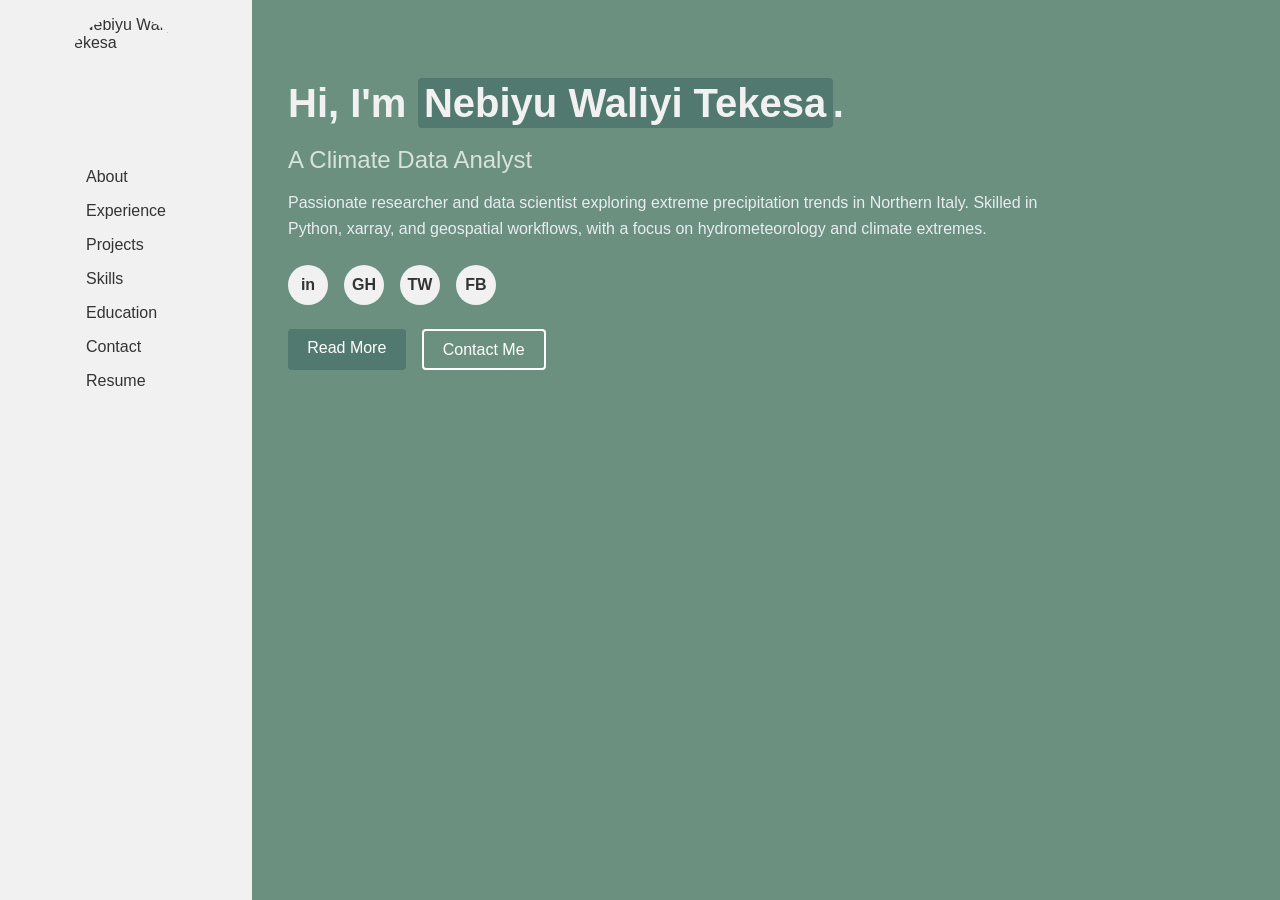
==== index.html @ a201ca63 "Add files via upload" ====
<!DOCTYPE html>
<html lang="en">
<head>
  <meta charset="UTF-8">
  <title>Nebiyu Waliyi Tekesa | Portfolio</title>
  <meta name="viewport" content="width=device-width, initial-scale=1">
  <link rel="stylesheet" href="style.css">
</head>
<body>
  <aside class="sidebar">
    <img src="assets/profile.jpg" alt="Nebiyu Waliyi Tekesa" class="profile-pic">
    <nav>
      <a href="#about">About</a>
      <a href="#experience">Experience</a>
      <a href="#projects">Projects</a>
      <a href="#skills">Skills</a>
      <a href="#education">Education</a>
      <a href="#contact">Contact</a>
      <a href="#resume">Resume</a>
    </nav>
  </aside>

  <main class="content">
    <section class="intro">
      <h1>Hi, I'm <span>Nebiyu Waliyi Tekesa</span>.</h1>
      <h2>A Climate Data Analyst</h2>
      <p>
        Passionate researcher and data scientist exploring extreme precipitation trends in Northern Italy.
        Skilled in Python, xarray, and geospatial workflows, with a focus on hydrometeorology and climate extremes.
      </p>

      <div class="social-icons">
        <a href="https://linkedin.com/in/yourprofile" class="icon linkedin">in</a>
        <a href="https://github.com/yourusername" class="icon github">GH</a>
        <a href="https://twitter.com/yourhandle" class="icon twitter">TW</a>
        <a href="https://facebook.com/yourprofile" class="icon facebook">FB</a>
      </div>

      <div class="buttons">
        <a href="#about" class="btn">Read More</a>
        <a href="#contact" class="btn-outline">Contact Me</a>
      </div>
    </section>
  </main>
</body>
</html>
---- style.css ----
body {
  margin: 0;
  font-family: "Segoe UI", sans-serif;
  display: flex;
  background-color: #6b9080;
  color: #f1f1f1;
}

.sidebar {
  width: 220px;
  background-color: #f1f1f1;
  color: #333;
  display: flex;
  flex-direction: column;
  align-items: center;
  padding: 1rem;
  height: 100vh;
  position: fixed;
}

.profile-pic {
  width: 120px;
  height: 120px;
  border-radius: 50%;
  margin-bottom: 1rem;
}

.sidebar nav {
  display: flex;
  flex-direction: column;
  gap: 1rem;
  margin-top: 1rem;
}

.sidebar a {
  text-decoration: none;
  color: #333;
  font-weight: 500;
}

.sidebar a:hover {
  color: #6b9080;
}

.content {
  margin-left: 240px;
  padding: 3rem;
  max-width: 800px;
}

.intro h1 {
  font-size: 2.5rem;
  margin-bottom: 0.5rem;
}

.intro h1 span {
  background-color: #52796f;
  padding: 0.2rem 0.4rem;
  border-radius: 4px;
}

.intro h2 {
  font-weight: 400;
  color: #d8e2dc;
  margin-bottom: 1rem;
}

.intro p {
  line-height: 1.6;
  color: #e9ecef;
  margin-bottom: 1.5rem;
}

.social-icons {
  display: flex;
  gap: 1rem;
  margin-bottom: 1.5rem;
}

.icon {
  display: inline-block;
  width: 40px;
  height: 40px;
  border-radius: 50%;
  background-color: #f1f1f1;
  color: #333;
  text-align: center;
  line-height: 40px;
  font-weight: bold;
  text-decoration: none;
}

.icon:hover {
  background-color: #52796f;
  color: #fff;
}

.buttons {
  display: flex;
  gap: 1rem;
}

.btn, .btn-outline {
  padding: 0.6rem 1.2rem;
  border-radius: 4px;
  text-decoration: none;
  font-weight: 500;
}

.btn {
  background-color: #52796f;
  color: #fff;
}

.btn-outline {
  border: 2px solid #fff;
  color: #fff;
}

.btn-outline:hover {
  background-color: #fff;
  color: #52796f;
}
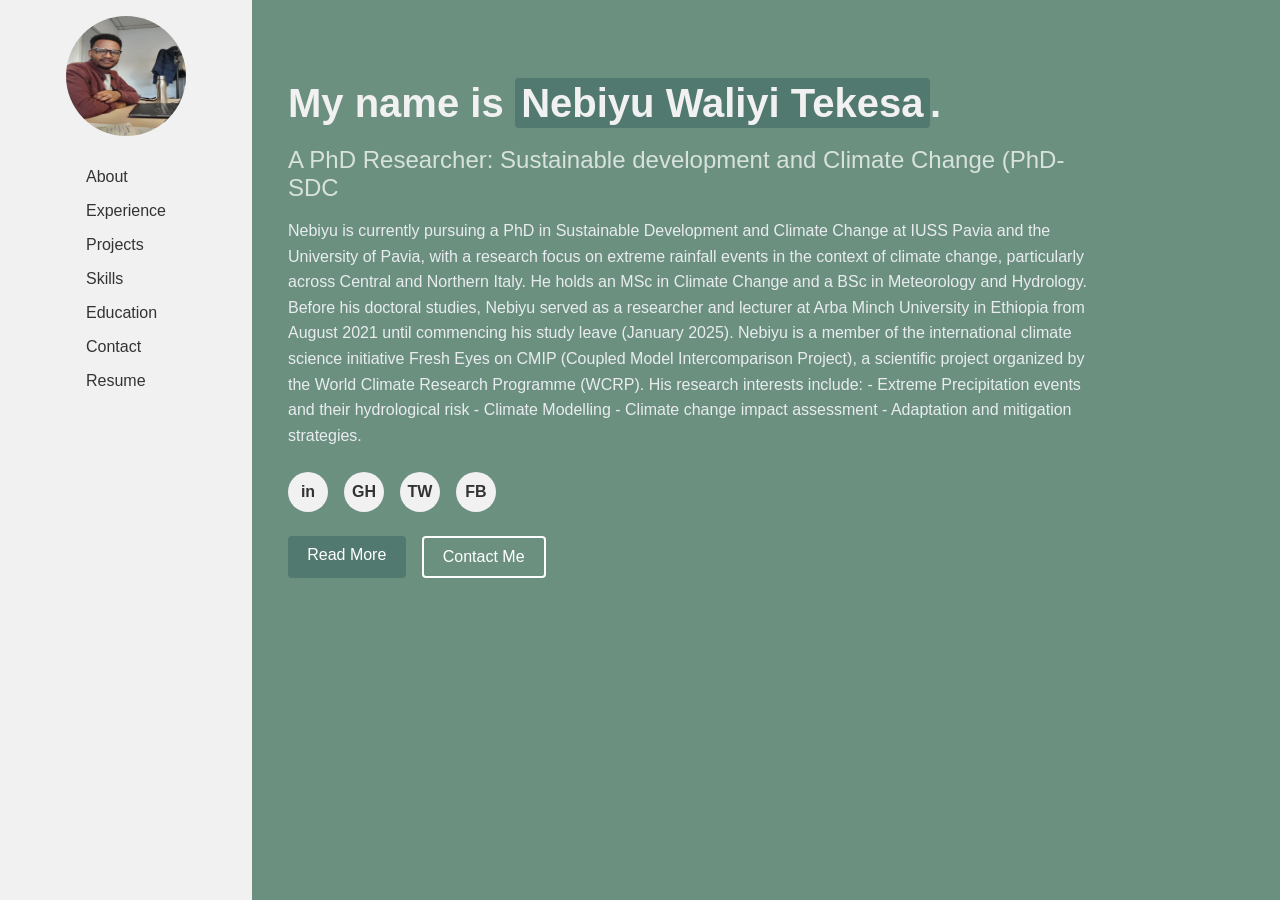
==== commit b2f4d293: "Revise portfolio content and personal details Updated personal information and research focus in the" ====
--- a/index.html
+++ b/index.html
@@ -8,7 +8,7 @@
 </head>
 <body>
   <aside class="sidebar">
-    <img src="assets/profile.jpg" alt="Nebiyu Waliyi Tekesa" class="profile-pic">
+    <img src="profile.jpg" alt="Nebiyu Waliyi Tekesa" class="profile-pic">
     <nav>
       <a href="#about">About</a>
       <a href="#experience">Experience</a>
@@ -22,11 +22,22 @@
 
   <main class="content">
     <section class="intro">
-      <h1>Hi, I'm <span>Nebiyu Waliyi Tekesa</span>.</h1>
-      <h2>A Climate Data Analyst</h2>
+      <h1>My name is <span>Nebiyu Waliyi Tekesa</span>.</h1>
+      <h2>A PhD Researcher: Sustainable development and Climate Change (PhD-SDC</h2>
       <p>
-        Passionate researcher and data scientist exploring extreme precipitation trends in Northern Italy.
-        Skilled in Python, xarray, and geospatial workflows, with a focus on hydrometeorology and climate extremes.
+        Nebiyu is currently pursuing a PhD in Sustainable Development and Climate Change at IUSS Pavia and the University
+        of Pavia, with a research focus on extreme rainfall events in the context of climate change, particularly across Central
+        and Northern Italy.
+        He holds an MSc in Climate Change and a BSc in Meteorology and Hydrology. Before his doctoral studies, Nebiyu
+        served as a researcher and lecturer at Arba Minch University in Ethiopia from August 2021 until commencing his
+        study leave (January 2025). Nebiyu is a member of the international climate science initiative Fresh Eyes on CMIP
+        (Coupled Model Intercomparison Project), a scientific project organized by the World Climate Research Programme
+        (WCRP).
+        His research interests include:
+           - Extreme Precipitation events and their hydrological risk
+           - Climate Modelling
+           - Climate change impact assessment
+           - Adaptation and mitigation strategies.
       </p>
 
       <div class="social-icons">
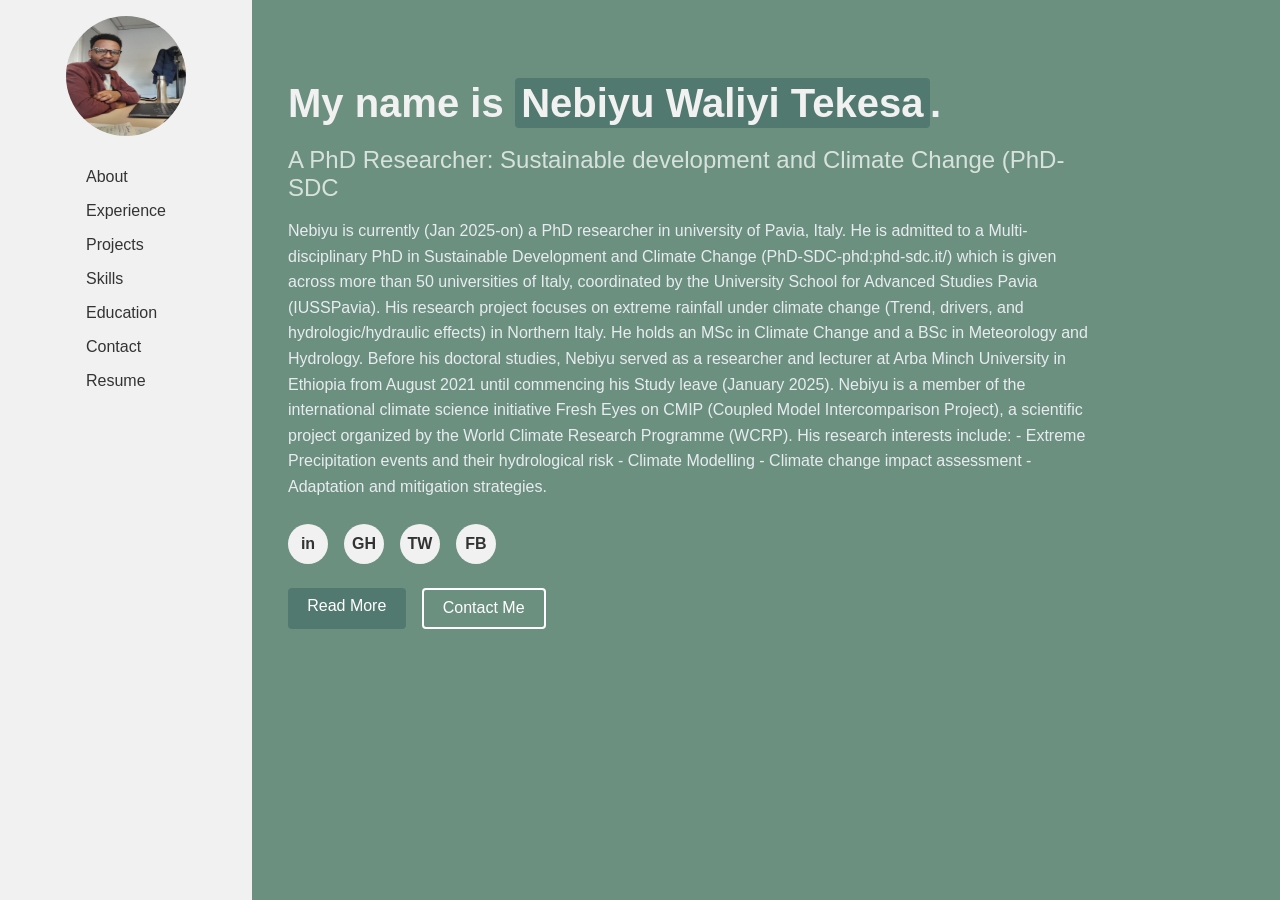
==== commit c0598e90: "Revise portfolio content and research focus Updated the introduction section and research details." ====
--- a/index.html
+++ b/index.html
@@ -25,12 +25,14 @@
       <h1>My name is <span>Nebiyu Waliyi Tekesa</span>.</h1>
       <h2>A PhD Researcher: Sustainable development and Climate Change (PhD-SDC</h2>
       <p>
-        Nebiyu is currently pursuing a PhD in Sustainable Development and Climate Change at IUSS Pavia and the University
-        of Pavia, with a research focus on extreme rainfall events in the context of climate change, particularly across Central
-        and Northern Italy.
+        Nebiyu is currently (Jan 2025-on) a PhD researcher in university of Pavia, Italy. He is admitted to a Multi-disciplinary PhD in Sustainable Development and Climate Change
+        (PhD-SDC-phd:phd-sdc.it/) which is given across more than 50 universities of Italy, coordinated by the University School for Advanced Studies Pavia (IUSSPavia).
+
+        His research project focuses on extreme rainfall under climate change (Trend, drivers, and hydrologic/hydraulic effects) in Northern Italy.
+        
         He holds an MSc in Climate Change and a BSc in Meteorology and Hydrology. Before his doctoral studies, Nebiyu
         served as a researcher and lecturer at Arba Minch University in Ethiopia from August 2021 until commencing his
-        study leave (January 2025). Nebiyu is a member of the international climate science initiative Fresh Eyes on CMIP
+        Study leave (January 2025). Nebiyu is a member of the international climate science initiative Fresh Eyes on CMIP
         (Coupled Model Intercomparison Project), a scientific project organized by the World Climate Research Programme
         (WCRP).
         His research interests include:
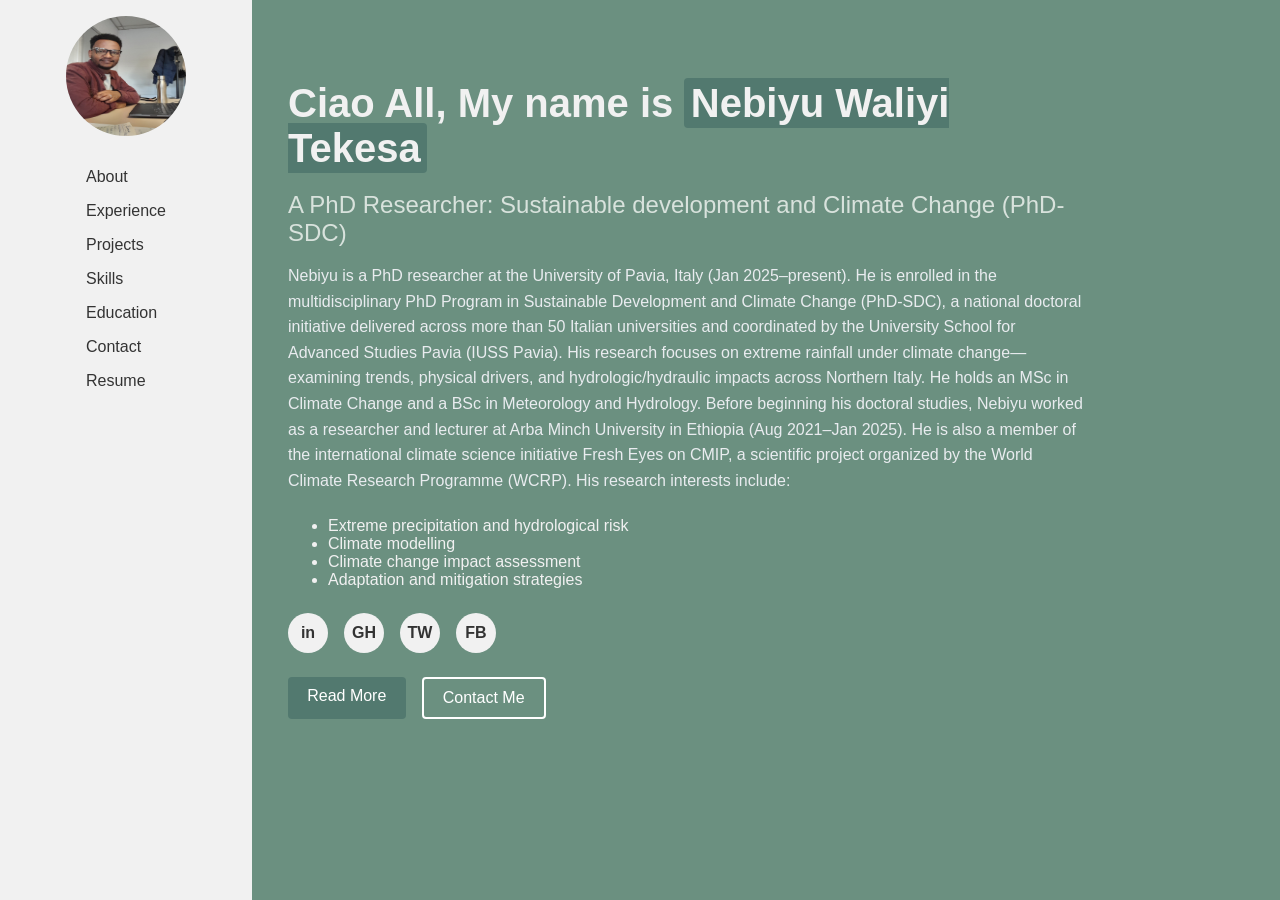
==== commit d26aa260: "Revise introduction and update personal details Updated the introduction section with new text and f" ====
--- a/index.html
+++ b/index.html
@@ -22,25 +22,23 @@
 
   <main class="content">
     <section class="intro">
-      <h1>My name is <span>Nebiyu Waliyi Tekesa</span>.</h1>
-      <h2>A PhD Researcher: Sustainable development and Climate Change (PhD-SDC</h2>
+      <h1> Ciao All, My name is <span>Nebiyu Waliyi Tekesa</span></h1>
+      <h2>A PhD Researcher: Sustainable development and Climate Change (PhD-SDC)</h2>
       <p>
-        Nebiyu is currently (Jan 2025-on) a PhD researcher in university of Pavia, Italy. He is admitted to a Multi-disciplinary PhD in Sustainable Development and Climate Change
-        (PhD-SDC-phd:phd-sdc.it/) which is given across more than 50 universities of Italy, coordinated by the University School for Advanced Studies Pavia (IUSSPavia).
+Nebiyu is a PhD researcher at the University of Pavia, Italy (Jan 2025–present). He is enrolled in the multidisciplinary PhD Program in Sustainable Development and Climate Change (PhD‑SDC), a national doctoral initiative delivered across more than 50 Italian universities and coordinated by the University School for Advanced Studies Pavia (IUSS Pavia).
 
-        His research project focuses on extreme rainfall under climate change (Trend, drivers, and hydrologic/hydraulic effects) in Northern Italy.
-        
-        He holds an MSc in Climate Change and a BSc in Meteorology and Hydrology. Before his doctoral studies, Nebiyu
-        served as a researcher and lecturer at Arba Minch University in Ethiopia from August 2021 until commencing his
-        Study leave (January 2025). Nebiyu is a member of the international climate science initiative Fresh Eyes on CMIP
-        (Coupled Model Intercomparison Project), a scientific project organized by the World Climate Research Programme
-        (WCRP).
-        His research interests include:
-           - Extreme Precipitation events and their hydrological risk
-           - Climate Modelling
-           - Climate change impact assessment
-           - Adaptation and mitigation strategies.
-      </p>
+His research focuses on extreme rainfall under climate change—examining trends, physical drivers, and hydrologic/hydraulic impacts across Northern Italy.
+
+He holds an MSc in Climate Change and a BSc in Meteorology and Hydrology. Before beginning his doctoral studies, Nebiyu worked as a researcher and lecturer at Arba Minch University in Ethiopia (Aug 2021–Jan 2025). He is also a member of the international climate science initiative Fresh Eyes on CMIP, a scientific project organized by the World Climate Research Programme (WCRP).
+
+His research interests include:
+<ul>
+<li>Extreme precipitation and hydrological risk</li>
+<li>Climate modelling</li>
+<li>Climate change impact assessment</li>
+<li>Adaptation and mitigation strategies</li>
+</ul>
+</p>
 
       <div class="social-icons">
         <a href="https://linkedin.com/in/yourprofile" class="icon linkedin">in</a>
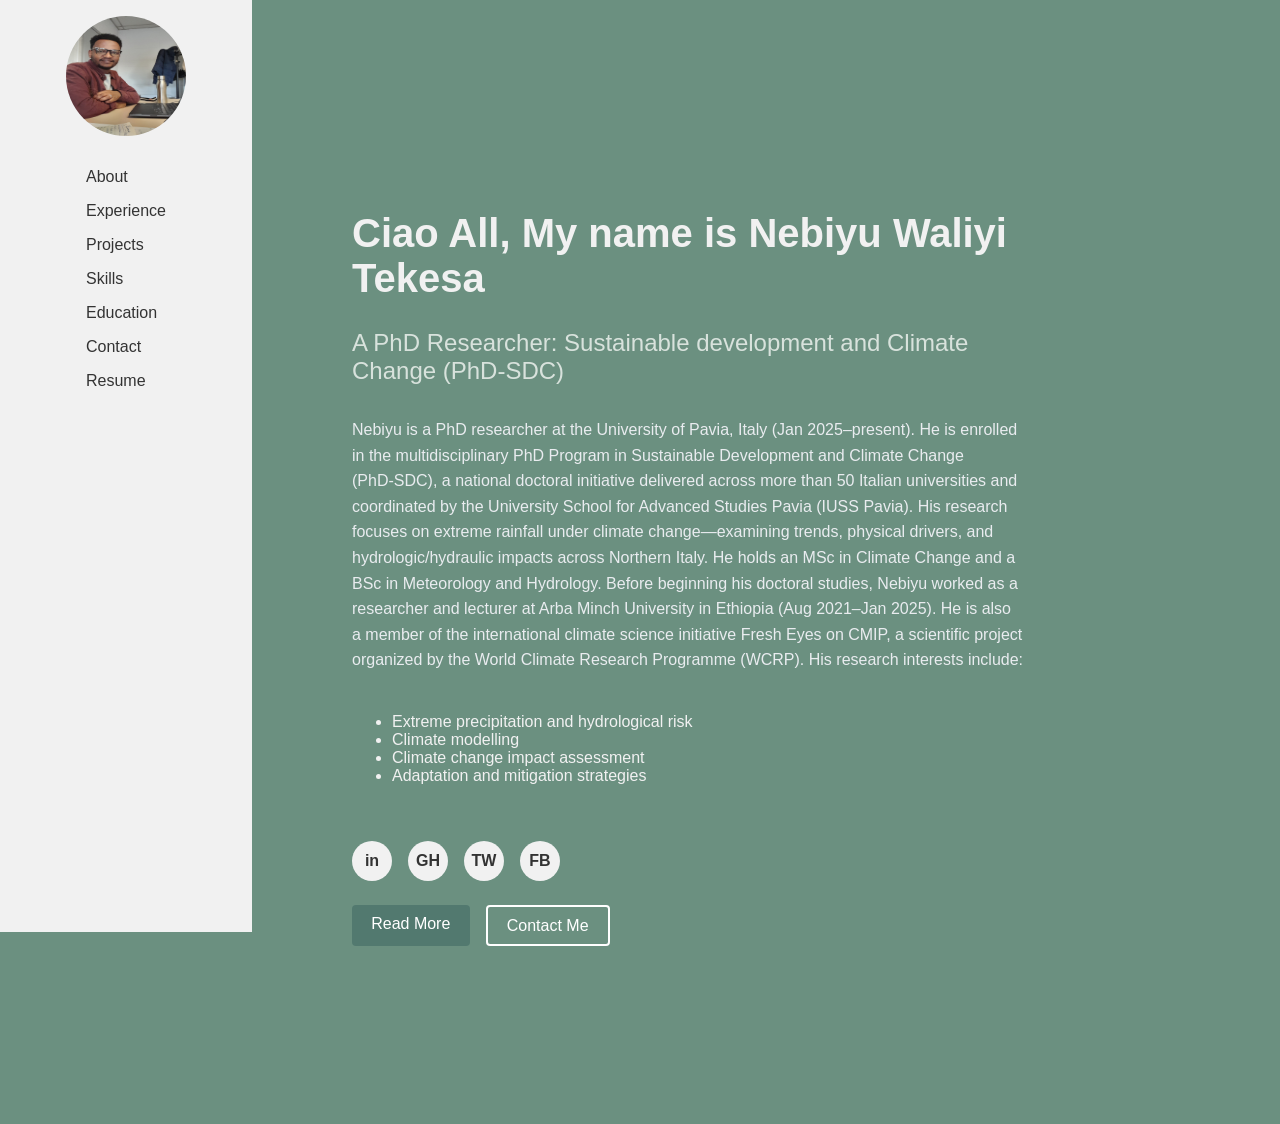
==== commit 92d9217f: "Fix HTML character encoding issues" ====
--- a/index.html
+++ b/index.html
@@ -22,7 +22,7 @@
 
   <main class="content">
     <section class="intro">
-      <h1> Ciao All, My name is <span>Nebiyu Waliyi Tekesa</span></h1>
+      <h1> Ciao All, My name is Nebiyu Waliyi Tekesa</h1>
       <h2>A PhD Researcher: Sustainable development and Climate Change (PhD-SDC)</h2>
       <p>
 Nebiyu is a PhD researcher at the University of Pavia, Italy (Jan 2025–present). He is enrolled in the multidisciplinary PhD Program in Sustainable Development and Climate Change (PhD‑SDC), a national doctoral initiative delivered across more than 50 Italian universities and coordinated by the University School for Advanced Studies Pavia (IUSS Pavia).
--- a/style.css
+++ b/style.css
@@ -53,11 +53,16 @@
   margin-bottom: 0.5rem;
 }
 
-.intro h1 span {
-  background-color: #52796f;
-  padding: 0.2rem 0.4rem;
-  border-radius: 4px;
+.intro {
+  min-height: 100vh; /* makes it fill the entire viewport height */
+  display: flex;
+  flex-direction: column;
+  justify-content: center; /* centers content vertically */
+  align-items: flex-start; /* aligns text to the left */
+  padding: 4rem; /* adds breathing space */
+  background-color: #6b9080; /* your current background color */
 }
+
 
 .intro h2 {
   font-weight: 400;
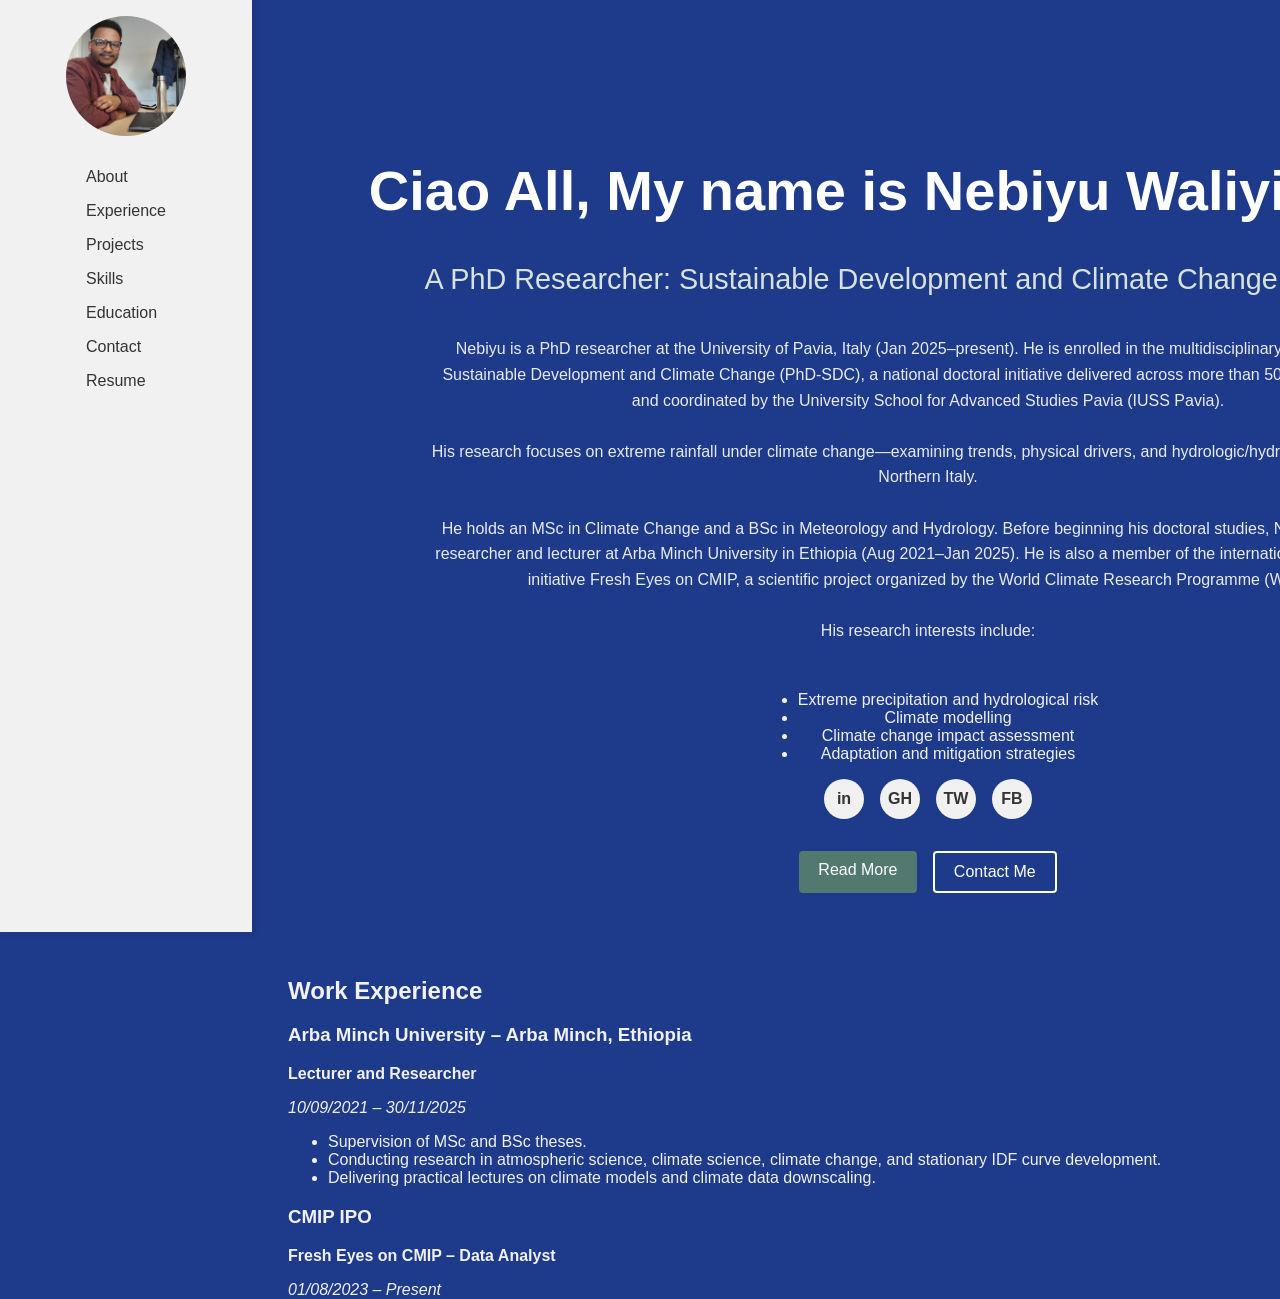
==== commit f4c4fcb8: "Refactor index.html with comments and improved structure Updated the HTML structure, added comments " ====
--- a/index.html
+++ b/index.html
@@ -6,7 +6,9 @@
   <meta name="viewport" content="width=device-width, initial-scale=1">
   <link rel="stylesheet" href="style.css">
 </head>
+
 <body>
+  <!-- ===== Sidebar ===== -->
   <aside class="sidebar">
     <img src="profile.jpg" alt="Nebiyu Waliyi Tekesa" class="profile-pic">
     <nav>
@@ -20,25 +22,30 @@
     </nav>
   </aside>
 
+  <!-- ===== Main Content ===== -->
   <main class="content">
-    <section class="intro">
-      <h1> Ciao All, My name is Nebiyu Waliyi Tekesa</h1>
-      <h2>A PhD Researcher: Sustainable development and Climate Change (PhD-SDC)</h2>
+
+    <!-- ===== Intro Section ===== -->
+    <section class="intro" id="about">
+      <h1>Ciao All, My name is Nebiyu Waliyi Tekesa</h1>
+      <h2>A PhD Researcher: Sustainable Development and Climate Change (PhD‑SDC)</h2>
+
       <p>
-Nebiyu is a PhD researcher at the University of Pavia, Italy (Jan 2025–present). He is enrolled in the multidisciplinary PhD Program in Sustainable Development and Climate Change (PhD‑SDC), a national doctoral initiative delivered across more than 50 Italian universities and coordinated by the University School for Advanced Studies Pavia (IUSS Pavia).
+        Nebiyu is a PhD researcher at the University of Pavia, Italy (Jan 2025–present). He is enrolled in the multidisciplinary PhD Program in Sustainable Development and Climate Change (PhD‑SDC), a national doctoral initiative delivered across more than 50 Italian universities and coordinated by the University School for Advanced Studies Pavia (IUSS Pavia).
+        <br><br>
+        His research focuses on extreme rainfall under climate change—examining trends, physical drivers, and hydrologic/hydraulic impacts across Northern Italy.
+        <br><br>
+        He holds an MSc in Climate Change and a BSc in Meteorology and Hydrology. Before beginning his doctoral studies, Nebiyu worked as a researcher and lecturer at Arba Minch University in Ethiopia (Aug 2021–Jan 2025). He is also a member of the international climate science initiative Fresh Eyes on CMIP, a scientific project organized by the World Climate Research Programme (WCRP).
+        <br><br>
+        His research interests include:
+      </p>
 
-His research focuses on extreme rainfall under climate change—examining trends, physical drivers, and hydrologic/hydraulic impacts across Northern Italy.
-
-He holds an MSc in Climate Change and a BSc in Meteorology and Hydrology. Before beginning his doctoral studies, Nebiyu worked as a researcher and lecturer at Arba Minch University in Ethiopia (Aug 2021–Jan 2025). He is also a member of the international climate science initiative Fresh Eyes on CMIP, a scientific project organized by the World Climate Research Programme (WCRP).
-
-His research interests include:
-<ul>
-<li>Extreme precipitation and hydrological risk</li>
-<li>Climate modelling</li>
-<li>Climate change impact assessment</li>
-<li>Adaptation and mitigation strategies</li>
-</ul>
-</p>
+      <ul>
+        <li>Extreme precipitation and hydrological risk</li>
+        <li>Climate modelling</li>
+        <li>Climate change impact assessment</li>
+        <li>Adaptation and mitigation strategies</li>
+      </ul>
 
       <div class="social-icons">
         <a href="https://linkedin.com/in/yourprofile" class="icon linkedin">in</a>
@@ -52,6 +59,29 @@
         <a href="#contact" class="btn-outline">Contact Me</a>
       </div>
     </section>
+
+    <!-- ===== Experience Section ===== -->
+    <section id="experience" class="experience">
+      <h2>Work Experience</h2>
+
+      <div class="job">
+        <h3>Arba Minch University – Arba Minch, Ethiopia</h3>
+        <p><strong>Lecturer and Researcher</strong></p>
+        <p><em>10/09/2021 – 30/11/2025</em></p>
+        <ul>
+          <li>Supervision of MSc and BSc theses.</li>
+          <li>Conducting research in atmospheric science, climate science, climate change, and stationary IDF curve development.</li>
+          <li>Delivering practical lectures on climate models and climate data downscaling.</li>
+        </ul>
+      </div>
+
+      <div class="job">
+        <h3>CMIP IPO</h3>
+        <p><strong>Fresh Eyes on CMIP – Data Analyst</strong></p>
+        <p><em>01/08/2023 – Present</em></p>
+      </div>
+    </section>
+
   </main>
 </body>
 </html>
--- a/style.css
+++ b/style.css
@@ -1,11 +1,17 @@
+/* ===== Global Styles ===== */
 body {
   margin: 0;
   font-family: "Segoe UI", sans-serif;
   display: flex;
-  background-color: #6b9080;
+  background-color: #1e3a8a; /* deep professional blue */
   color: #f1f1f1;
-}
-
+  height: 100vh;
+  width: 100%;
+  box-sizing: border-box;
+  overflow-x: hidden;
+}
+
+/* ===== Sidebar ===== */
 .sidebar {
   width: 220px;
   background-color: #f1f1f1;
@@ -16,6 +22,9 @@
   padding: 1rem;
   height: 100vh;
   position: fixed;
+  left: 0;
+  top: 0;
+  box-shadow: 2px 0 8px rgba(0, 0, 0, 0.1);
 }
 
 .profile-pic {
@@ -23,6 +32,7 @@
   height: 120px;
   border-radius: 50%;
   margin-bottom: 1rem;
+  object-fit: cover;
 }
 
 .sidebar nav {
@@ -36,50 +46,80 @@
   text-decoration: none;
   color: #333;
   font-weight: 500;
+  transition: color 0.3s ease;
 }
 
 .sidebar a:hover {
-  color: #6b9080;
-}
-
+  color: #1e3a8a;
+}
+
+/* ===== Main Content ===== */
 .content {
   margin-left: 240px;
   padding: 3rem;
-  max-width: 800px;
-}
-
+  width: calc(100% - 240px);
+  box-sizing: border-box;
+}
+
+/* ===== Intro Section ===== */
+.intro {
+  width: 100vw;
+  min-height: 100vh;
+  display: flex;
+  flex-direction: column;
+  justify-content: center;
+  align-items: center;
+  text-align: center;
+  padding: 4rem;
+  background-color: #1e3a8a;
+  box-sizing: border-box;
+  animation: fadeIn 1.5s ease-in-out;
+}
+
+/* ===== Fade-in Animation ===== */
+@keyframes fadeIn {
+  from {
+    opacity: 0;
+    transform: translateY(20px);
+  }
+  to {
+    opacity: 1;
+    transform: translateY(0);
+  }
+}
+
+/* ===== Text Styling ===== */
 .intro h1 {
-  font-size: 2.5rem;
-  margin-bottom: 0.5rem;
-}
-
-.intro {
-  min-height: 100vh; /* makes it fill the entire viewport height */
-  display: flex;
-  flex-direction: column;
-  justify-content: center; /* centers content vertically */
-  align-items: flex-start; /* aligns text to the left */
-  padding: 4rem; /* adds breathing space */
-  background-color: #6b9080; /* your current background color */
-}
-
+  font-size: 3.5rem;
+  font-weight: 600;
+  margin-bottom: 1rem;
+  color: #ffffff;
+  animation: fadeIn 2s ease-in-out;
+}
 
 .intro h2 {
+  font-size: 1.8rem;
   font-weight: 400;
   color: #d8e2dc;
-  margin-bottom: 1rem;
+  margin-bottom: 1.5rem;
+  animation: fadeIn 2.5s ease-in-out;
 }
 
 .intro p {
+  max-width: 1000px;
   line-height: 1.6;
   color: #e9ecef;
-  margin-bottom: 1.5rem;
-}
-
+  margin-bottom: 2rem;
+  animation: fadeIn 3s ease-in-out;
+}
+
+/* ===== Social Icons ===== */
 .social-icons {
   display: flex;
+  justify-content: center;
   gap: 1rem;
-  margin-bottom: 1.5rem;
+  margin-bottom: 2rem;
+  animation: fadeIn 3.5s ease-in-out;
 }
 
 .icon {
@@ -93,23 +133,29 @@
   line-height: 40px;
   font-weight: bold;
   text-decoration: none;
+  transition: all 0.3s ease;
 }
 
 .icon:hover {
-  background-color: #52796f;
+  background-color: #1e3a8a;
   color: #fff;
 }
 
+/* ===== Buttons ===== */
 .buttons {
   display: flex;
+  justify-content: center;
   gap: 1rem;
-}
-
-.btn, .btn-outline {
+  animation: fadeIn 4s ease-in-out;
+}
+
+.btn,
+.btn-outline {
   padding: 0.6rem 1.2rem;
   border-radius: 4px;
   text-decoration: none;
   font-weight: 500;
+  transition: all 0.3s ease;
 }
 
 .btn {
@@ -117,6 +163,10 @@
   color: #fff;
 }
 
+.btn:hover {
+  background-color: #3b5b54;
+}
+
 .btn-outline {
   border: 2px solid #fff;
   color: #fff;
@@ -124,5 +174,40 @@
 
 .btn-outline:hover {
   background-color: #fff;
-  color: #52796f;
-}
+  color: #1e3a8a;
+}
+
+/* ===== Responsive Design ===== */
+@media (max-width: 768px) {
+  .sidebar {
+    position: relative;
+    width: 100%;
+    height: auto;
+    flex-direction: row;
+    justify-content: space-around;
+  }
+
+  .content {
+    margin-left: 0;
+    width: 100%;
+    padding: 2rem;
+  }
+
+  .intro {
+    align-items: center;
+    text-align: center;
+    padding: 2rem;
+  }
+
+  .intro h1 {
+    font-size: 2.5rem;
+  }
+
+  .intro h2 {
+    font-size: 1.4rem;
+  }
+
+  .intro p {
+    font-size: 1rem;
+  }
+}
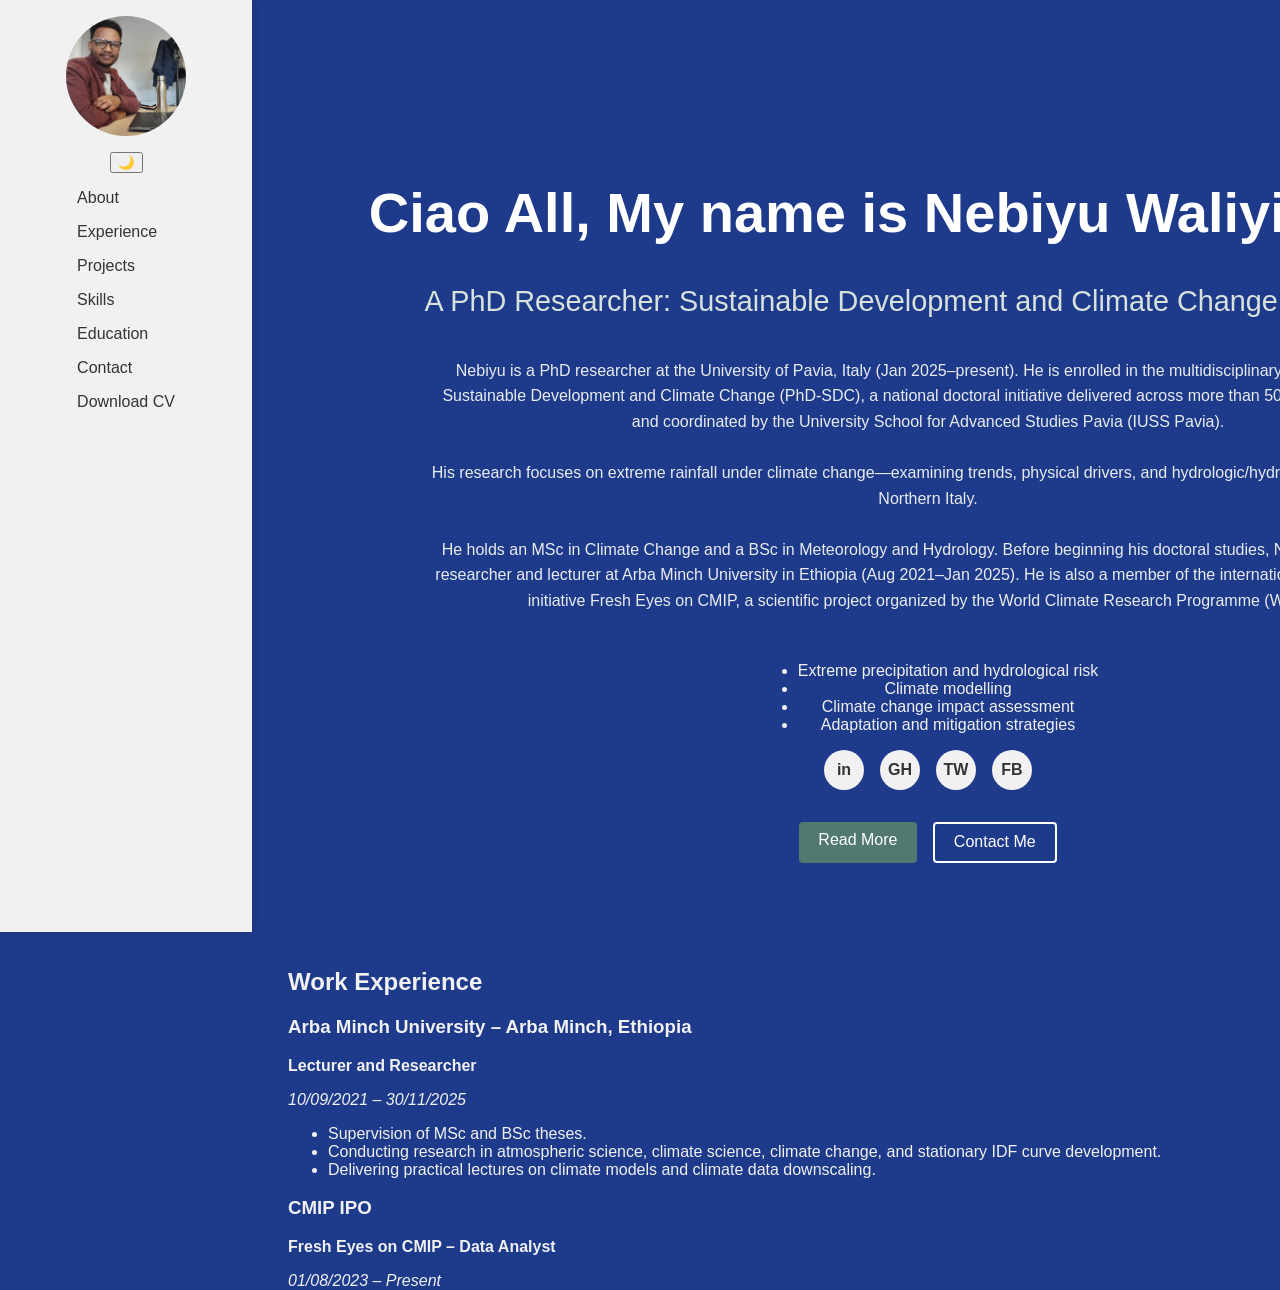
==== commit 51115402: "Enhance portfolio layout with theme toggle and CV link Added a theme toggle button and a CV download" ====
--- a/index.html
+++ b/index.html
@@ -11,6 +11,9 @@
   <!-- ===== Sidebar ===== -->
   <aside class="sidebar">
     <img src="profile.jpg" alt="Nebiyu Waliyi Tekesa" class="profile-pic">
+
+    <button id="theme-toggle" class="theme-toggle">🌙</button>
+
     <nav>
       <a href="#about">About</a>
       <a href="#experience">Experience</a>
@@ -18,7 +21,7 @@
       <a href="#skills">Skills</a>
       <a href="#education">Education</a>
       <a href="#contact">Contact</a>
-      <a href="#resume">Resume</a>
+      <a href="Nebiyu_Waliyi_Tekesa_CV.pdf" download class="cv-btn">Download CV</a>
     </nav>
   </aside>
 
@@ -26,7 +29,7 @@
   <main class="content">
 
     <!-- ===== Intro Section ===== -->
-    <section class="intro" id="about">
+    <section class="intro fade-in" id="about">
       <h1>Ciao All, My name is Nebiyu Waliyi Tekesa</h1>
       <h2>A PhD Researcher: Sustainable Development and Climate Change (PhD‑SDC)</h2>
 
@@ -36,8 +39,6 @@
         His research focuses on extreme rainfall under climate change—examining trends, physical drivers, and hydrologic/hydraulic impacts across Northern Italy.
         <br><br>
         He holds an MSc in Climate Change and a BSc in Meteorology and Hydrology. Before beginning his doctoral studies, Nebiyu worked as a researcher and lecturer at Arba Minch University in Ethiopia (Aug 2021–Jan 2025). He is also a member of the international climate science initiative Fresh Eyes on CMIP, a scientific project organized by the World Climate Research Programme (WCRP).
-        <br><br>
-        His research interests include:
       </p>
 
       <ul>
@@ -48,20 +49,20 @@
       </ul>
 
       <div class="social-icons">
-        <a href="https://linkedin.com/in/yourprofile" class="icon linkedin">in</a>
-        <a href="https://github.com/yourusername" class="icon github">GH</a>
-        <a href="https://twitter.com/yourhandle" class="icon twitter">TW</a>
-        <a href="https://facebook.com/yourprofile" class="icon facebook">FB</a>
+        <a href="#" class="icon linkedin">in</a>
+        <a href="#" class="icon github">GH</a>
+        <a href="#" class="icon twitter">TW</a>
+        <a href="#" class="icon facebook">FB</a>
       </div>
 
       <div class="buttons">
-        <a href="#about" class="btn">Read More</a>
+        <a href="#experience" class="btn">Read More</a>
         <a href="#contact" class="btn-outline">Contact Me</a>
       </div>
     </section>
 
     <!-- ===== Experience Section ===== -->
-    <section id="experience" class="experience">
+    <section id="experience" class="experience fade-in">
       <h2>Work Experience</h2>
 
       <div class="job">
@@ -83,5 +84,7 @@
     </section>
 
   </main>
+
+  <script src="script.js"></script>
 </body>
 </html>
